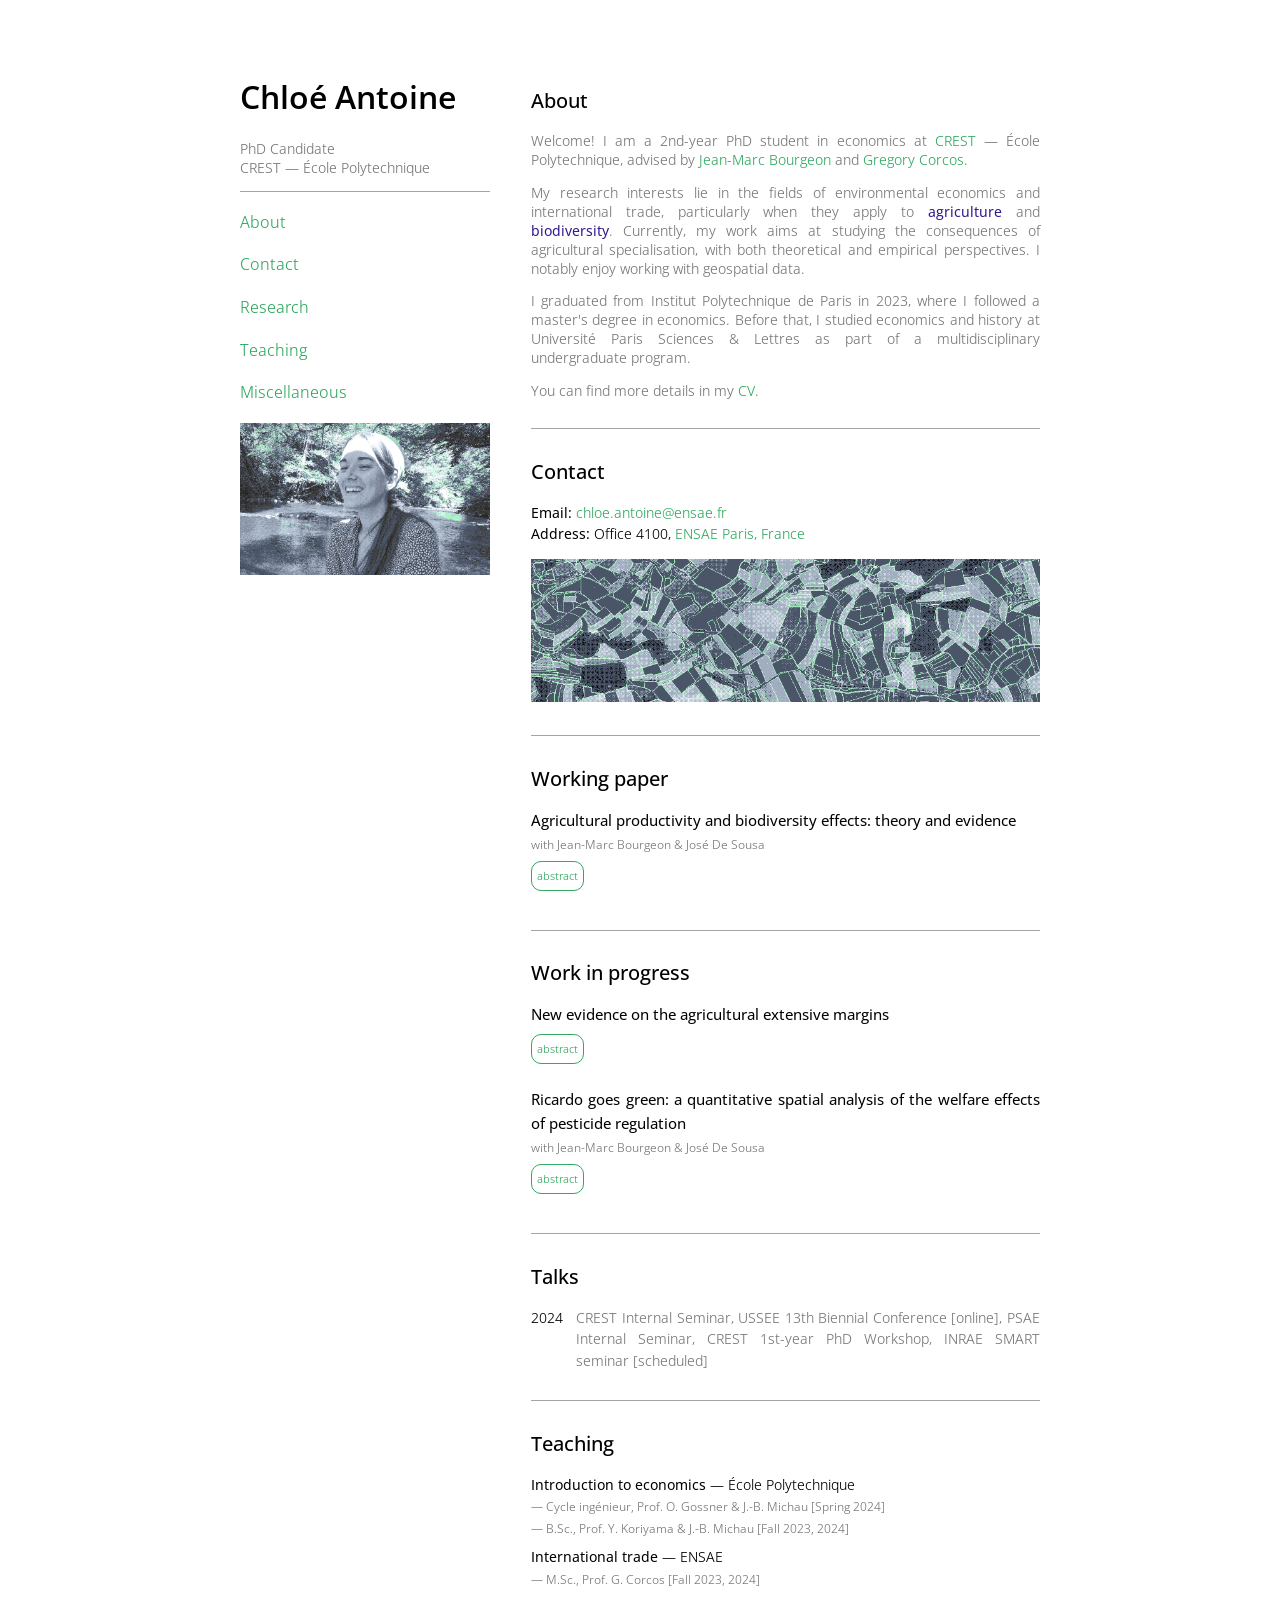
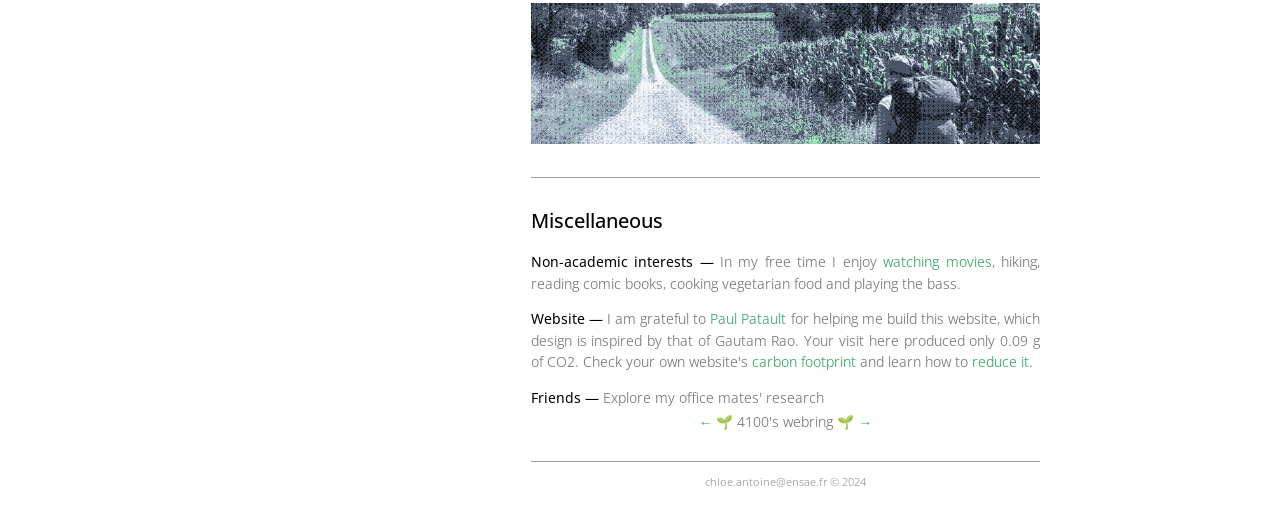
==== index.html @ 48311075 "test" ====
<!DOCTYPE html>
<html lang="en">
<head>
<link rel="preconnect" href="https://fonts.googleapis.com">
<link rel="preconnect" href="https://fonts.gstatic.com" crossorigin>
<link href="https://fonts.googleapis.com/css2?family=Open+Sans:ital,wght@0,300..800;1,300..800&display=swap" rel="stylesheet">
  <link rel="icon" type="image/png" sizes="32x32" href="./images/fav.avif">
  <link rel="stylesheet" type="text/css" href="./style.css" title="Normal">
  <script defer="" language="javascript" type="text/javascript" src="./custom.js"></script>
  <meta http-equiv="Content-Type" content="text/html; charset=UTF-8">
  <meta name="description" content="PhD candidate in environmental economics">
  <meta name="keywords"
        content="Chloé, Antoine, PhD, economics, crest, polytechnique, doctorat, thèse, économie, environnement">
  <meta name="viewport" content="width=device-width, initial-scale=1.0">
  <title>Chloé Antoine</title>
</head>
<body>
<div class="wrapper">
<header>
  <h1>Chloé Antoine</h1>
  <div class="subtitle">
    <p>PhD Candidate<br> CREST — École Polytechnique</p>
  </div>
  <ul class="navbar">
    <li><a href="/#about">About</a></li>
    <li><a href="/#contact">Contact</a></li>
    <li><a href="/#research">Research</a></li>
    <li><a href="/#teaching">Teaching</a></li>
    <li><a href="/#miscellaneous">Miscellaneous</a></li>
  </ul>
  <img class="me" src="./images/face3_dith.avif" alt="">
</header>
<main>
  <h2 id="about">About</h2>
  <div class="section">
    <p>
    Welcome! I am a 2nd-year PhD student in economics at <a target="_blank" href="https://crest.science/">
      CREST</a> — École Polytechnique, advised by <a target="_blank" href="https://sites.google.com/site/jeanmarcbourgeoneconomics/">
      Jean-Marc Bourgeon</a> and <a target="_blank" href="http://gregory.corcos.free.fr/"> Gregory Corcos</a>.
    </p>
    <p>
    My research interests lie in the fields of environmental economics and international trade,
    particularly when they apply to <b class="violet">agriculture</b> and <b class="violet">biodiversity</b>.
    Currently, my work aims at studying the consequences of agricultural specialisation,
    with both theoretical and empirical perspectives.
    I notably enjoy working with geospatial data.
    </p>
    <p>
    I graduated from Institut Polytechnique de Paris in 2023, where I followed a master's degree in economics. Before that,
    I studied economics and history at Université Paris Sciences & Lettres
    as part of a multidisciplinary undergraduate program.
    </p>
    <p>
      You can find more details in my
      <a target="_blank" href="./pdfs/cantoine_CV.pdf">CV</a>.
    </p>
  </div>
  <h2 id="contact">Contact</h2>
  <div class="section">
    <ul>
      <li> <b>Email:</b> <a href="mailto:chloe.antoine@ensae.fr">
          chloe.antoine@ensae.fr</a> </li>
      <li> <b>Address:</b> Office 4100,
           <a target="_blank"
              href="https://www.openstreetmap.org/?mlat=48.71104&mlon=2.20752#map=17/48.71104/2.20752">
              ENSAE Paris, France</a></li>
    </ul>
    <div class="img-container">
      <img src="./images/fields_dith.png" alt="">
    </div>
  </div>
  <h2 id="research">Working paper</h2>
  <div class="section">
    <ul class="spacedlist">
      <li>
        <p2>
          <b>Agricultural productivity and biodiversity effects: theory and evidence </b>  <br>
          <span class="small"> with Jean-Marc Bourgeon & José De Sousa </span> 
        </p2>
        <nav>
          <div class="summary" data-nav="agbio-abs">abstract</div>
        </nav>
        <div class="details">
          <div class="summary-target" data-summary="agbio-abs">
            Agricultural specialization maximizes land use efficiency but it also amplifies 
            pest pressure, thereby requiring heavy pesticide use. This paper evaluates the 
            economic benefits of using an ecological approach that recommends reducing 
            specialization to leverage natural pest control. We develop a model in which 
            the resilience of a farmer's plot is endogenous to the crop and pesticide choices 
            of her neighbors, which is not internalized. We derive the status quo as well as 
            the socially optimal equilibirum distribution of land between crops. Using 
            disaggregated data and novel instrumental variables, we then estimate the impact 
            of diversification on global crop productivity. Results show that crop biodiversity 
            significantly boosts yields of major crops like maize, rice, and wheat. 

          </div>
        </div>
    </ul>
  </div>
  <h2 id="research2">Work in progress</h2>
  <div class="section">
    <ul class="spacedlist">
      <li>
        <p2>
          <b>New evidence on the agricultural extensive margins </b>
        </p2>
        <nav>
          <div class="summary" data-nav="agdem-abs">abstract</div>
        </nav>
        <div class="details">
          <div class="summary-target" data-summary="agdem-abs">
            Agricultural diversification has the potential to increase resilience to stresses 
            and shocks, as well as reducing pressure on the environment. In this paper, I 
            propose a novel index that allows consistent cross-national comparisons of domestic 
            and international agricultural extensive margins. I construct a dataset covering more 
            than 160 countries and establish stylized facts over the period 1992-2017. By estimating 
            a gravity equation that includes domestic trade, I then identify new extensive margin 
            effects, including those of globalization, producer support policies and international 
            environmental agreements.

          </div>
        </div>
      </li>
      <li>
        <p2>
          <b>Ricardo goes green: a quantitative spatial analysis of the welfare effects of pesticide regulation </b>  <br>
          <span class="small"> with Jean-Marc Bourgeon & José De Sousa </span>
        </p2>
        <nav>
          <div class="summary" data-nav="rgg-abs">abstract</div>
        </nav>
        <div class="details">
          <div class="summary-target" data-summary="rgg-abs">
            The increased specialisation of farming systems has been made possible by the growing use of agrochemicals. 
            While the latter help farmers to reduce the biotic risks associated with the concentration of a single crop 
            species, they are associated with negative externalities for the environment and human health. To limit these 
            derimental effects, several countries have already banned the most dangerous substances and intend to limit 
            the use of remaining chemicals through successive regulations. Without these damage control agents however, 
            farmers are likely to suffer extreme losses causing both the mean and variance of food prices to rise. This 
            project studies these welfare effects, as well as the mitigation potential of reallocating cropland towards 
            greater crop diversity. To do so, we develop a quantitative general equilibrium model of trade that 
            incorporates ecological knowledge on biotic effects.

          </div>
        </div>
      </li>
    </ul>
  </div>
  <h2 id="research">Talks</h2>
    <div class="section">
      <ul>
        <li class="conf">
          <div class="date"> 2024 </div>
          <div class="grey"> CREST Internal Seminar, USSEE 13th Biennial Conference [online],
            PSAE Internal Seminar, CREST 1st-year PhD Workshop, INRAE SMART seminar [scheduled] </div>
        </li>
      </ul>
      <!-- <div class="img-container">
        <img src="./images/rando1b.jpeg" alt="">
      </div> -->
    </div>
  <h2 id="teaching">Teaching</h2>
  <div class="section">
    <ul class="spacedlist">
      <li>
        <b>Introduction to economics</b> — École Polytechnique <br>
        <span class="small"> — Cycle ingénieur, Prof. O. Gossner & J.-B. Michau [Spring 2024] <br>
          — B.Sc., Prof. Y. Koriyama & J.-B. Michau [Fall 2023, 2024]</span>
      </li>
      <li>
        <b>International trade</b> — ENSAE  <br>
        <span class="small"> — M.Sc., Prof. G. Corcos [Fall 2023, 2024] </span>
      </li>
    </ul>
    <div class="img-container">
      <img src="./images/chemin_dith.png" alt="">
    </div>
  </div>
  <h2 id="miscellaneous">Miscellaneous</h2>
  <div class="section">
    <ul>
      <li>
        <p> <b>Non-academic interests —</b>
               In my free time I enjoy <a target="_blank" href="https://www.senscritique.com/saturns">
                watching movies</a>, hiking, reading comic books,
               cooking vegetarian food and playing the bass.
        </p>
      </li>
      <li>
        <p> <b>Website —</b>
               I am grateful to <a target="_blank" href="https://paulpatault.fr/">
                Paul Patault</a> for helping me build this website, which design is inspired by that of Gautam Rao. Your visit
                here produced only 0.09 g of CO2. Check your own website's 
                <a target="_blank" href="https://www.websitecarbon.com/">carbon footprint</a> and learn how to 
                <a target="_blank" href="https://solar.lowtechmagazine.com/2018/09/how-to-build-a-low-tech-website/">reduce it</a>.
        </p>
      </li>
      <li>
        <p> <b>Friends — </b>
               Explore my office mates' research 
               <div class=webring> <div> <a href="https://archatelain.github.io/">←</a>
                <span class="grey"> 🌱 4100's webring 🌱 </span>
                <a href="https://sites.google.com/view/gaetanmenard/home">→</a> </div>
              </div>
        </p>
      </li>
    </ul>
  </div>
  <div class="footer">
    <div>
      <a href="mailto:chloe.antoine@ensae.fr">
        chloe.antoine@ensae.fr</a>
      © 2024
    </div>
  </div>
</main>
</div>
</body>
</html>
---- style.css ----
/*---------------------------------------------------*/
/*---------------------------------------------------*/

html {
  font-family: "Open Sans", sans-serif;
}

body {
  padding: 2ex;
}

ul {
  padding: 0;
}

li {
  list-style: none;
  line-height: 1.6;
}

a, a:visited {
  text-decoration: none;
  color: #32a861;
}

a:hover {
  background-color: #fbeeac;
}

hr {
  border: 0;
  background: #a5a5a5;
  height: 1px;
  margin: 0 0 20px;
}

h1 {
  font-weight: 600;
}

h2 {
  padding: 1ex 0 0 0;
  font-weight: 500;
}

/*---------------------------------------------------*/
/*---------------------------------------------------*/

.wrapper {
  margin: auto;
  max-width: 800px;
}

img.me {
  width: 100%;
}

header {
  margin-top: -22px;
  font-weight: 350;
  padding: 0;
  width: 250px;
  position: fixed;
  height: 100%;
  overflow: auto;
}

main {
  margin-left: 250px;
  margin-top: 50px;
  padding-left: 3em;
  font-size: 0.85em;
  font-weight: 350;
  text-align: justify;
  p {
    color: #777;
  }
  b {
    font-weight: 450;
    color: #000;
  }
}

p2 {
  display: block;
  margin-top: 1em;
  margin-bottom: 0.5em;
  margin-left: 0;
  margin-right: 0;
  line-height: 1.6;
  b {
    font-size: 1.1em;
    font-weight: 450;
    color: #000;
  }
}

/*---------------------------------------------------*/
/*---------------------------------------------------*/

.section {
  border-bottom: solid 0.5px #a5a5a5;
  padding: 0 0 2ex 0 ;
}

.subtitle {
  color: #777;
  font-size: 0.9em;
  border-bottom: solid 1px #a5a5a5;
}

.img-container {
  margin: 0 0 2ex 0;
  img {
    width:100%;
  }
}

.footer {
  display: flex;
  flex-direction: column;
  align-items: center;
  justify-content: center;
  color: #999999;
  font-size: 0.8em;
  padding: 2ex 0 15px 0;
  a {
    color: #999999;
  }
}

.conf {
  display: flex;
}

.conf > .date {
  margin-right: 1em;
}

.navbar {
  padding: 0;
  margin: 0;
}

.navbar > li {
  margin: 2ex 0 2ex 0;
}

.small {
  color: #777;
  font-size: 0.9em;
}

.grey {
  color: #777;
}

.violet {
  color: #351990;
}

ul.spacedlist > li {
  margin-bottom: 1ex;
}

.bold {
  font-weight: 300;
}

/*---------------------------------------------------*/
/*---------------------------------------------------*/

@media (max-width: 810px) {
  .wrapper {
    flex-direction: column;
  }
  img.me {
    width: 200px;
  }
  main {
    margin-left: 0px;
    padding-left: 0em;
  }
  header {
    width: 100%;
    height: auto;
    position: relative;
  }
}

@media (max-width: 400px) {
  img.me {
    width: 100%;
  }
  .img-container > img {
    width:100%;
  }
}

/*---------------------------------------------------*/
/*---------------------------------------------------*/

.button {
  border-style: solid;
  border-width: 1px;
  color: #32a861;
  padding: 5px;
  text-align: center;
  text-decoration: none;
  display: inline;
  font-size: 0.8em;
  border-radius: 10px;
}
.button:hover {
  background-color: #fbeeac;
  color: #32a861;
}

.details {
  display: block;
}
.details .summary-target {
  display: none;
}
.details .summary-target.show {
  display: block;
  font-size: 0.9em;
  color: #777;
  margin-bottom: 1em;
}
nav {
user-select: none;
}
nav * {
cursor: pointer;
}
.summary {
  border-style: solid;
  border-width: 1px;
  color: #32a861;
  padding: 5px;
  text-align: center;
  text-decoration: none;
  display: inline;
  font-size: 0.8em;
  border-radius: 10px;
}
.summary:hover {
  background: #fbeeac;
}
nav .summary {
  list-style: none;
}
nav .summary::-webkit-details-marker {
  display: none;
}
nav .summary {
  display: -webkit-inline-flex;
  position: relative;
  top: 0px;
  right: 0%;
  margin-bottom: 1em;
}

.webring { display: flex;
  flex-direction: column;
  align-items: center;
  justify-content: center;
  margin-top: -0.8em;
}
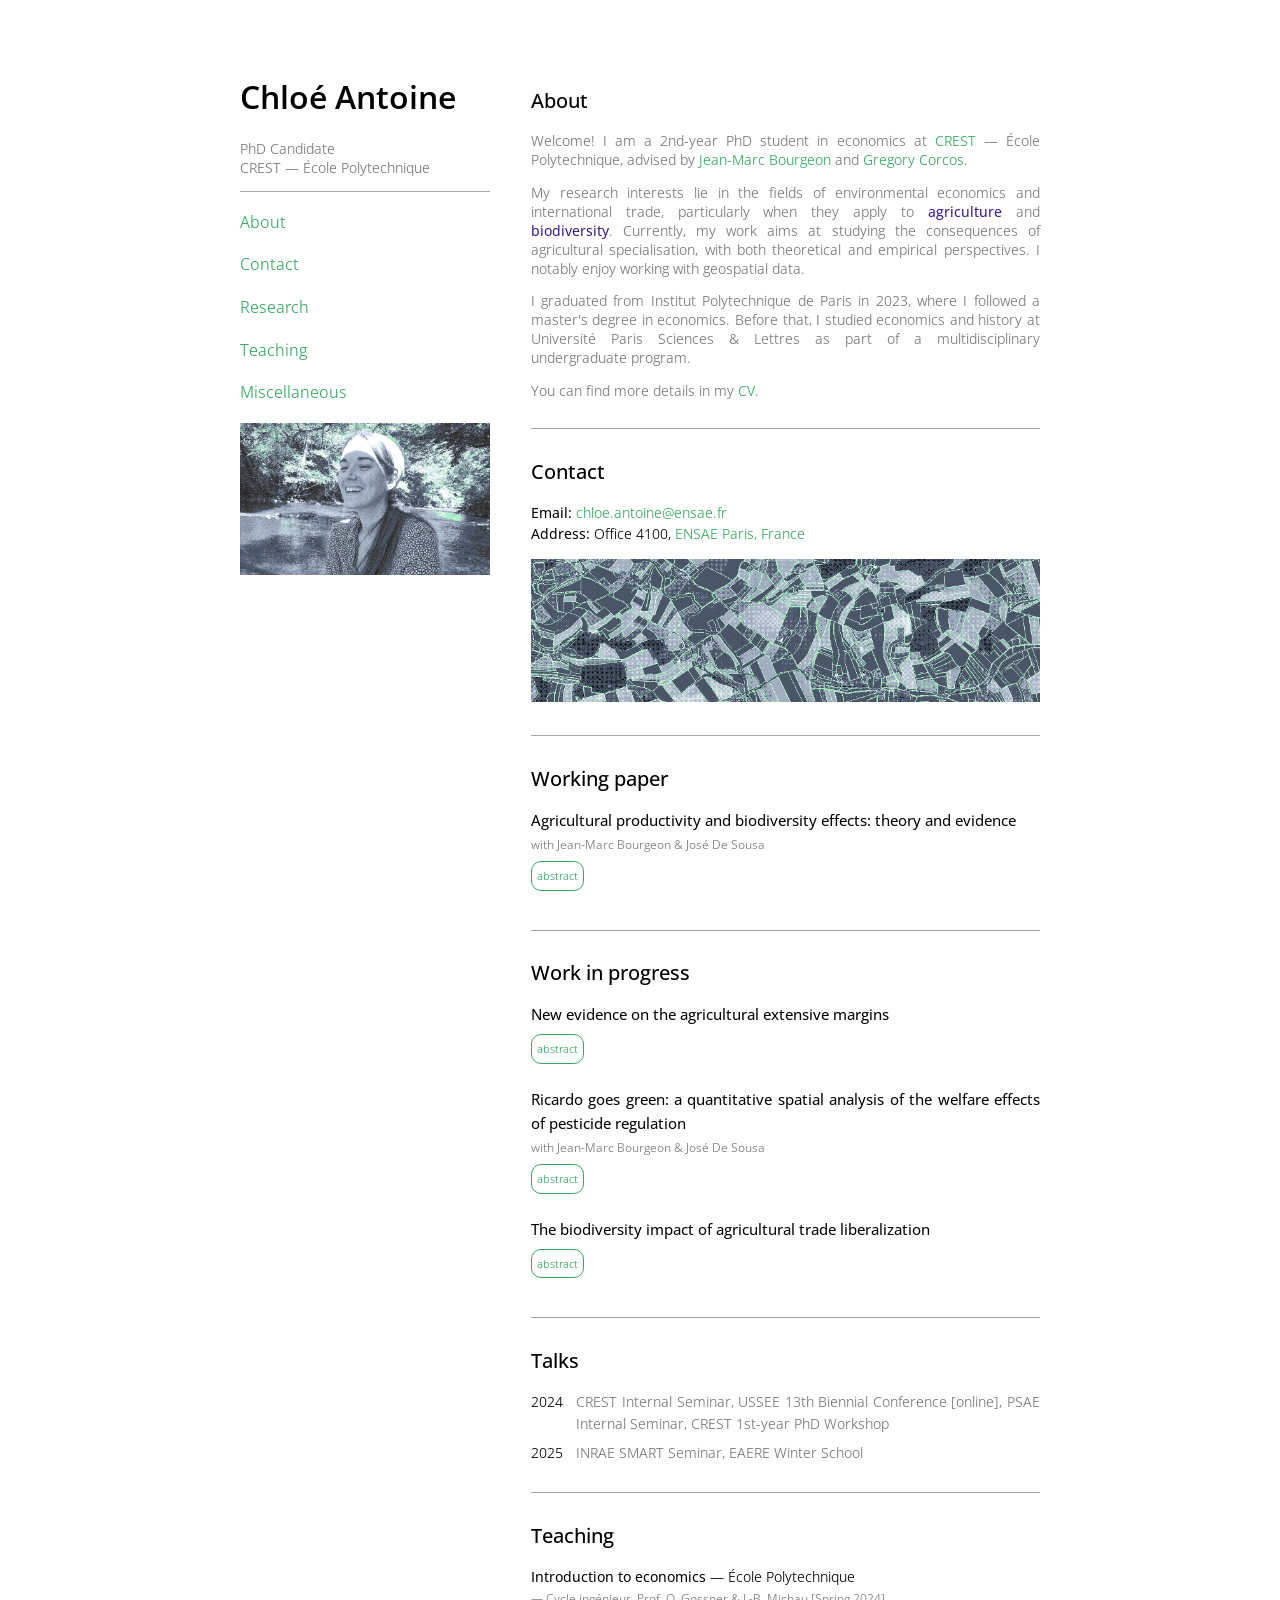
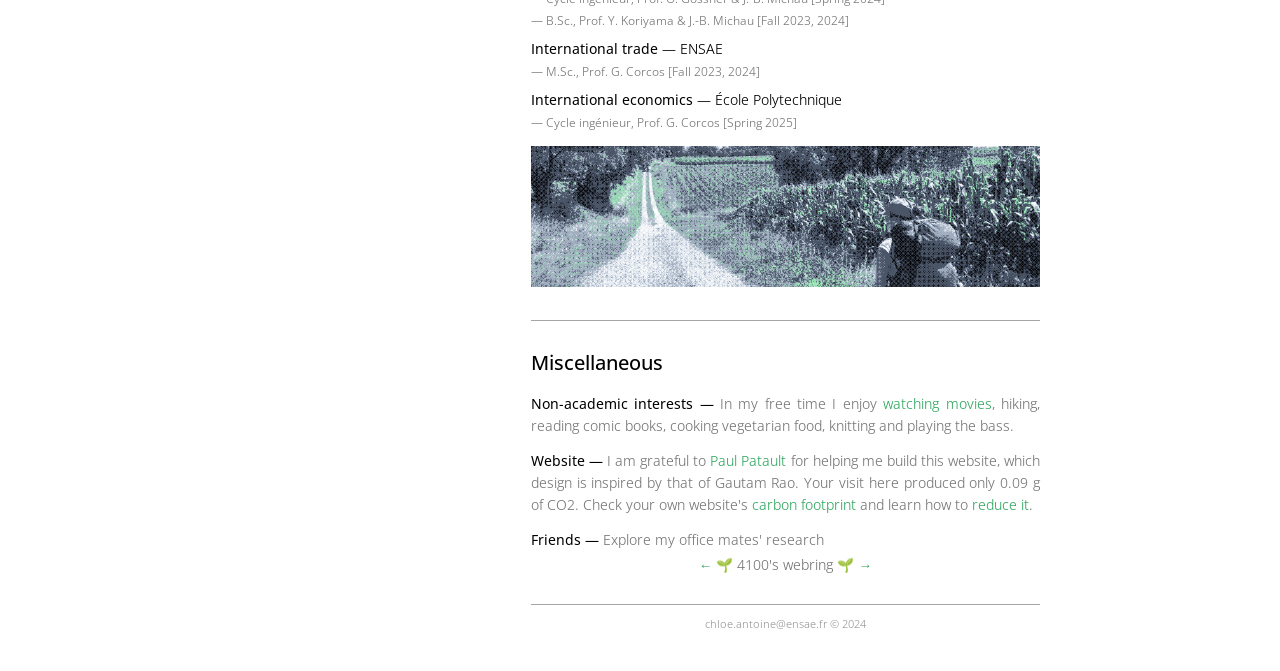
==== commit 7c033186: "news from 2025" ====
--- a/index.html
+++ b/index.html
@@ -51,9 +51,9 @@
     as part of a multidisciplinary undergraduate program.
     </p>
     <p>
-      You can find more details in my
-      <a target="_blank" href="./pdfs/cantoine_CV.pdf">CV</a>.
-    </p>
+      You can find more details in my <a target="_blank" href="./pdfs/cantoine_CV.pdf">
+        CV</a>.
+      </p>
   </div>
   <h2 id="contact">Contact</h2>
   <div class="section">
@@ -144,15 +144,36 @@
           </div>
         </div>
       </li>
+      <li>
+        <p2>
+          <b> The biodiversity impact of agricultural trade liberalization </b>
+        </p2>
+        <nav>
+          <div class="summary" data-nav="biolib-abs">abstract</div>
+        </nav>
+        <div class="details">
+          <div class="summary-target" data-summary="biolib-abs">
+            Agriculture is identified as a major contributor of accelarating biodiversity loss around the world.
+            In this paper, I identify the specific role of agricultural trade policies in governing these losses.
+            I develop a multi-country general equilibrium model of trade that considers the impact of both the
+            extensive and intensive margins of land use on biodiversity. I then intend to run a set of counterfactual
+            scenarios to understand the effect of specific historical liberalization policies.
+          </div>
+        </div>
+      </li>
     </ul>
   </div>
   <h2 id="research">Talks</h2>
     <div class="section">
-      <ul>
+      <ul class="spacedlist">
         <li class="conf">
           <div class="date"> 2024 </div>
           <div class="grey"> CREST Internal Seminar, USSEE 13th Biennial Conference [online],
-            PSAE Internal Seminar, CREST 1st-year PhD Workshop, INRAE SMART seminar [scheduled] </div>
+            PSAE Internal Seminar, CREST 1st-year PhD Workshop </div>
+        </li>
+        <li class="conf">
+          <div class="date"> 2025 </div> 
+          <div class="grey"> INRAE SMART Seminar, EAERE Winter School </div>
         </li>
       </ul>
       <!-- <div class="img-container">
@@ -171,6 +192,10 @@
         <b>International trade</b> — ENSAE  <br>
         <span class="small"> — M.Sc., Prof. G. Corcos [Fall 2023, 2024] </span>
       </li>
+      <li>
+        <b>International economics</b> — École Polytechnique  <br>
+        <span class="small"> — Cycle ingénieur, Prof. G. Corcos [Spring 2025] </span>
+      </li>
     </ul>
     <div class="img-container">
       <img src="./images/chemin_dith.png" alt="">
@@ -183,7 +208,7 @@
         <p> <b>Non-academic interests —</b>
                In my free time I enjoy <a target="_blank" href="https://www.senscritique.com/saturns">
                 watching movies</a>, hiking, reading comic books,
-               cooking vegetarian food and playing the bass.
+               cooking vegetarian food, knitting and playing the bass.
         </p>
       </li>
       <li>
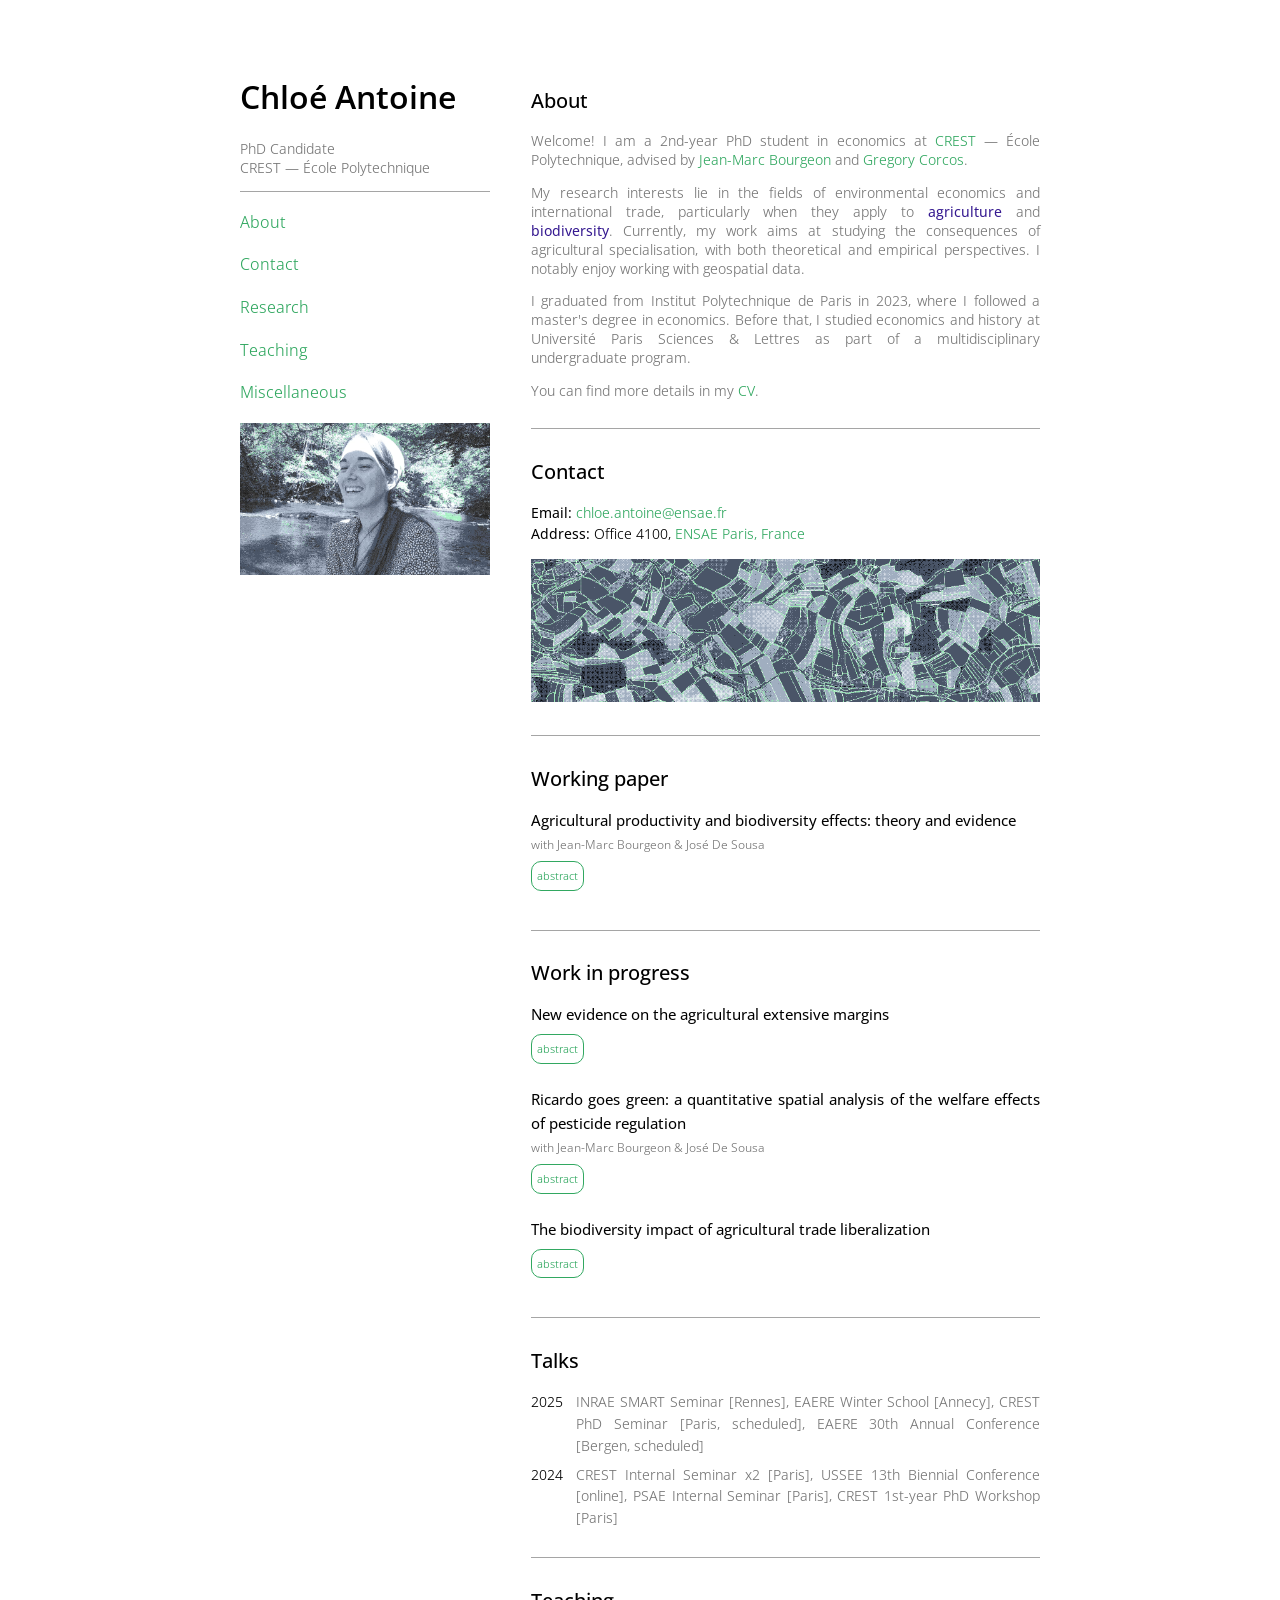
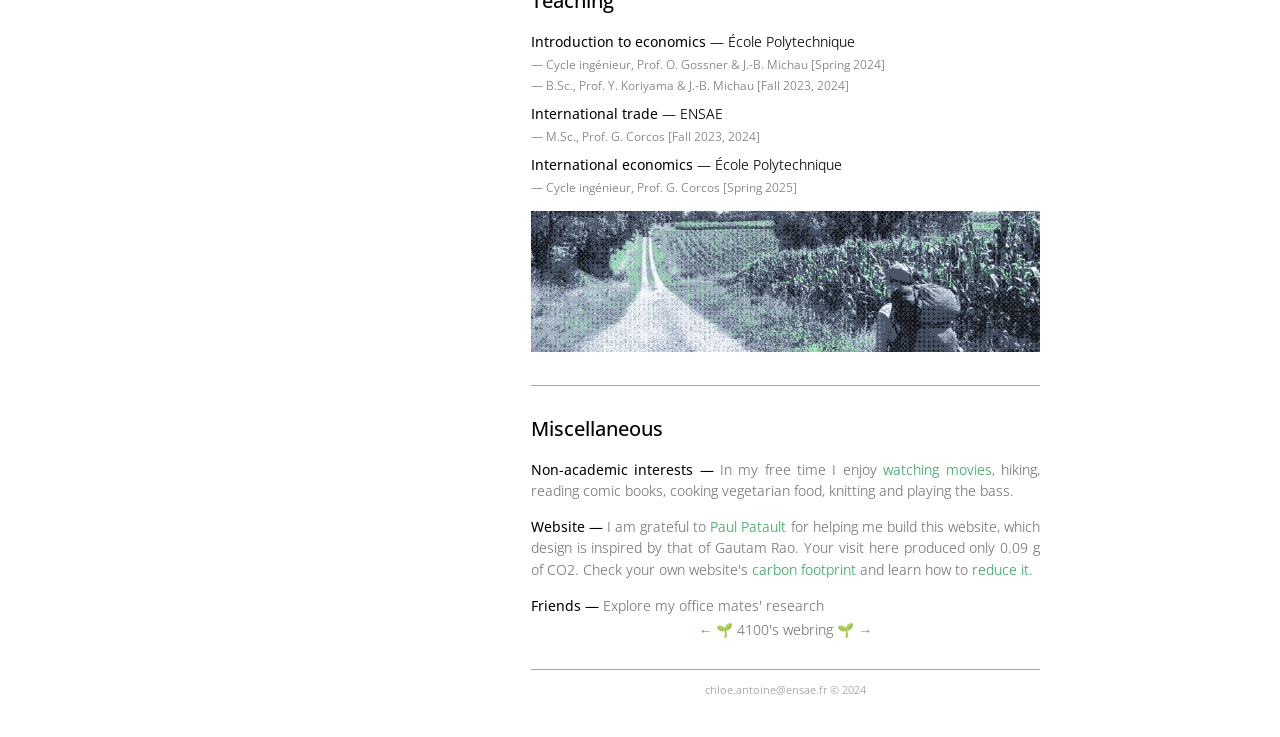
==== commit d55d548c: "new conf" ====
--- a/index.html
+++ b/index.html
@@ -51,9 +51,9 @@
     as part of a multidisciplinary undergraduate program.
     </p>
     <p>
-      You can find more details in my <a target="_blank" href="./pdfs/cantoine_CV.pdf">
-        CV</a>.
-      </p>
+      You can find more details in my
+      <a target="_blank" href="./pdfs/cantoine_CV.pdf">CV</a>.
+    </p>
   </div>
   <h2 id="contact">Contact</h2>
   <div class="section">
@@ -153,11 +153,11 @@
         </nav>
         <div class="details">
           <div class="summary-target" data-summary="biolib-abs">
-            Agriculture is identified as a major contributor of accelarating biodiversity loss around the world.
+            Agriculture is identified as a major contributor of accelarating biodiversity losses around the world.
             In this paper, I identify the specific role of agricultural trade policies in governing these losses.
             I develop a multi-country general equilibrium model of trade that considers the impact of both the
             extensive and intensive margins of land use on biodiversity. I then intend to run a set of counterfactual
-            scenarios to understand the effect of specific historical liberalization policies.
+            scenarios to understand the effect of specific historical and future liberalization policies.
           </div>
         </div>
       </li>
@@ -167,13 +167,13 @@
     <div class="section">
       <ul class="spacedlist">
         <li class="conf">
-          <div class="date"> 2024 </div>
-          <div class="grey"> CREST Internal Seminar, USSEE 13th Biennial Conference [online],
-            PSAE Internal Seminar, CREST 1st-year PhD Workshop </div>
+          <div class="date"> 2025 </div> 
+          <div class="grey"> INRAE SMART Seminar [Rennes], EAERE Winter School [Annecy], CREST PhD Seminar [Paris, scheduled], EAERE 30th Annual Conference [Bergen, scheduled] </div>
         </li>
         <li class="conf">
-          <div class="date"> 2025 </div> 
-          <div class="grey"> INRAE SMART Seminar, EAERE Winter School </div>
+          <div class="date"> 2024 </div>
+          <div class="grey"> CREST Internal Seminar x2 [Paris], USSEE 13th Biennial Conference [online],
+            PSAE Internal Seminar [Paris], CREST 1st-year PhD Workshop [Paris] </div>
         </li>
       </ul>
       <!-- <div class="img-container">
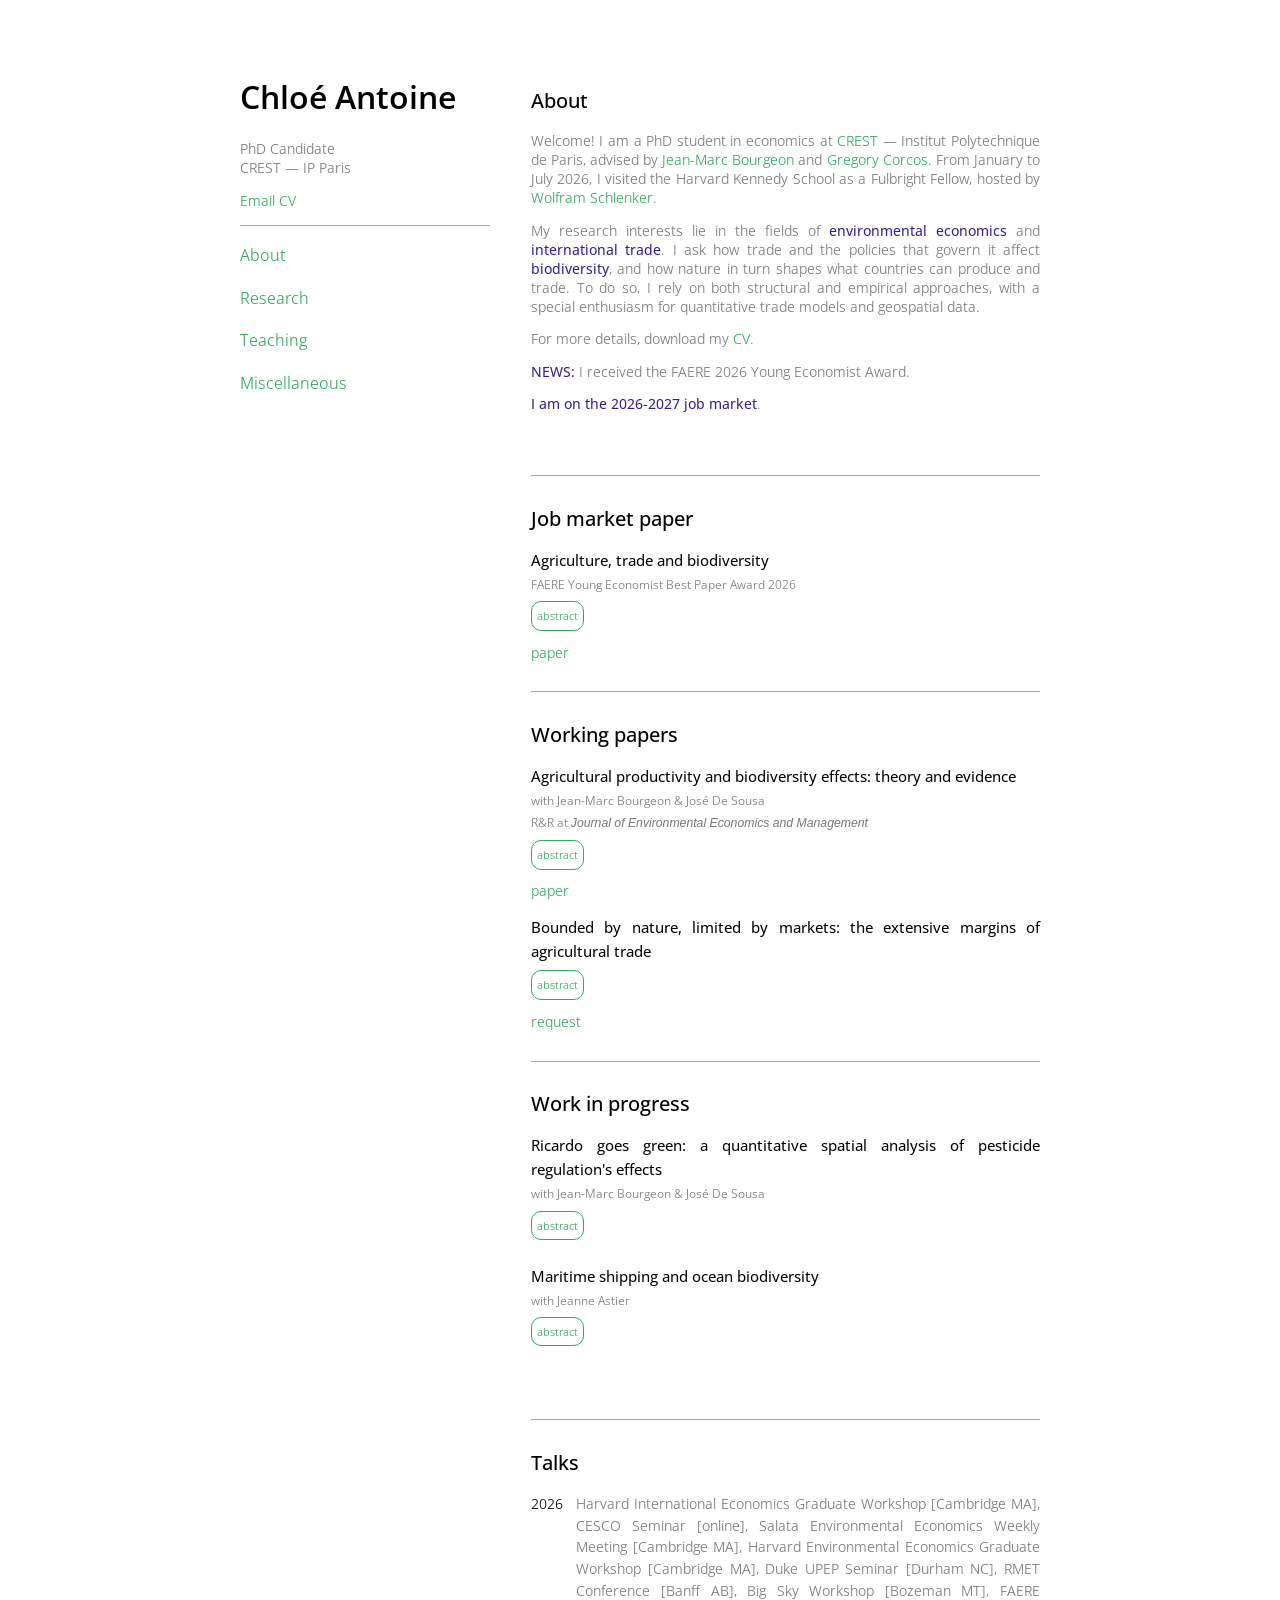
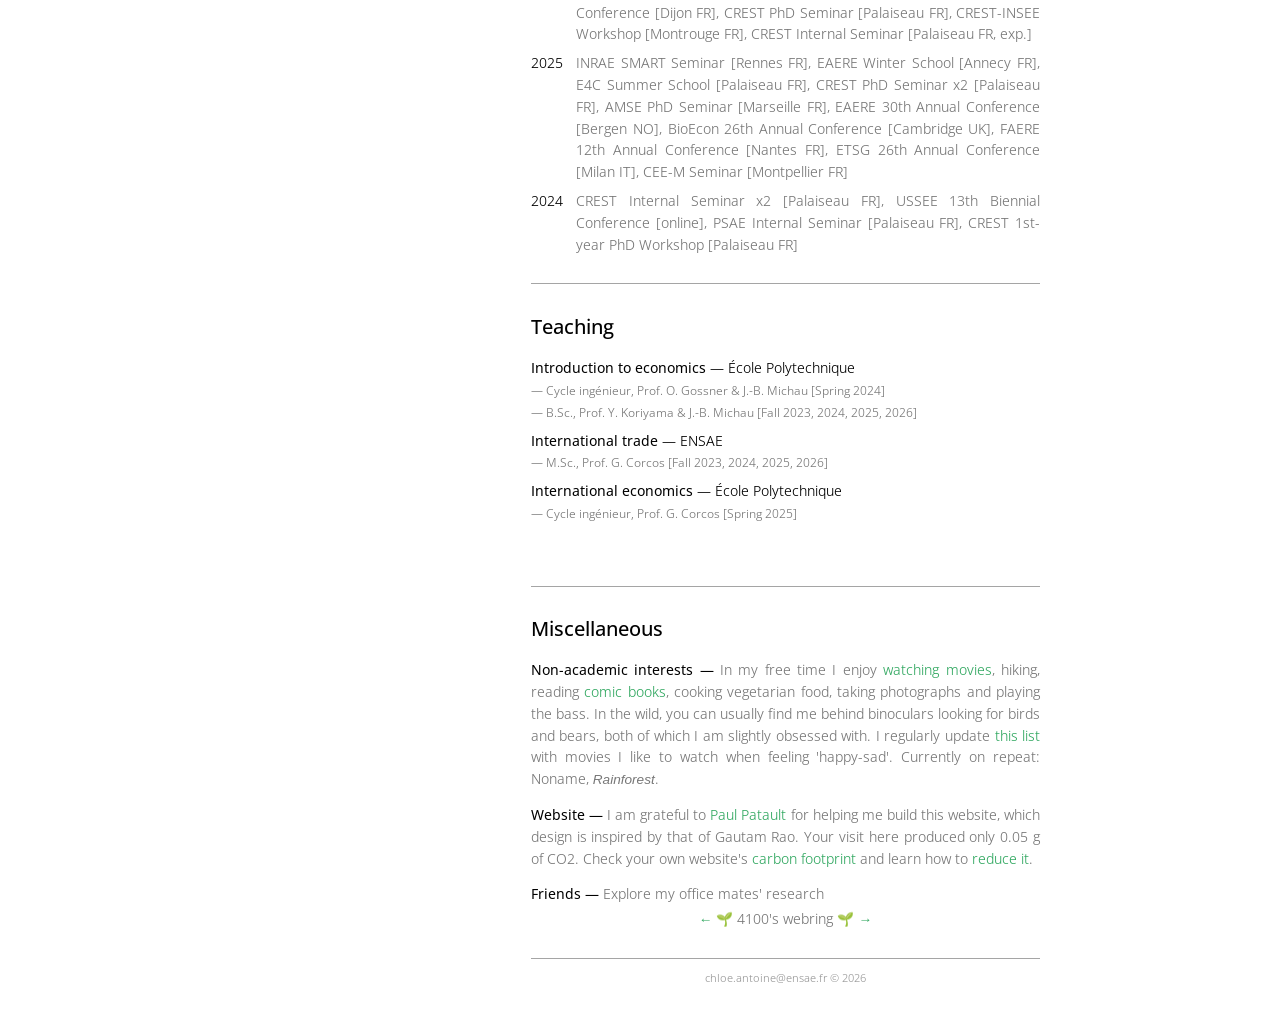
==== commit 3dbaa2ce: "Add files via upload" ====
--- a/index.html
+++ b/index.html
@@ -4,7 +4,7 @@
 <link rel="preconnect" href="https://fonts.googleapis.com">
 <link rel="preconnect" href="https://fonts.gstatic.com" crossorigin>
 <link href="https://fonts.googleapis.com/css2?family=Open+Sans:ital,wght@0,300..800;1,300..800&display=swap" rel="stylesheet">
-  <link rel="icon" type="image/png" sizes="32x32" href="./images/fav.avif">
+  <link rel="icon" type="image/png" sizes="32x32" href="./images/hummingbird-icon-b.avif">
   <link rel="stylesheet" type="text/css" href="./style.css" title="Normal">
   <script defer="" language="javascript" type="text/javascript" src="./custom.js"></script>
   <meta http-equiv="Content-Type" content="text/html; charset=UTF-8">
@@ -19,111 +19,121 @@
 <header>
   <h1>Chloé Antoine</h1>
   <div class="subtitle">
-    <p>PhD Candidate<br> CREST — École Polytechnique</p>
+    <p>PhD Candidate<br> CREST — IP Paris</p>
+    <p>
+      <div class="button-container">
+          <a target="_blank" href="mailto:chloe.antoine@ensae.fr" class="email-button">Email</a> <a target="_blank" href="./pdfs/cantoine_CV.pdf" class="email-button">CV</a>
+      </div>
+    </p>
   </div>
   <ul class="navbar">
     <li><a href="/#about">About</a></li>
-    <li><a href="/#contact">Contact</a></li>
-    <li><a href="/#research">Research</a></li>
+    <li><a href="/#jmp">Research</a></li>
     <li><a href="/#teaching">Teaching</a></li>
     <li><a href="/#miscellaneous">Miscellaneous</a></li>
   </ul>
-  <img class="me" src="./images/face3_dith.avif" alt="">
+  <img class="me" src="./images/canvas2.avif" alt="">
 </header>
 <main>
   <h2 id="about">About</h2>
   <div class="section">
     <p>
-    Welcome! I am a 2nd-year PhD student in economics at <a target="_blank" href="https://crest.science/">
-      CREST</a> — École Polytechnique, advised by <a target="_blank" href="https://sites.google.com/site/jeanmarcbourgeoneconomics/">
-      Jean-Marc Bourgeon</a> and <a target="_blank" href="http://gregory.corcos.free.fr/"> Gregory Corcos</a>.
-    </p>
-    <p>
-    My research interests lie in the fields of environmental economics and international trade,
-    particularly when they apply to <b class="violet">agriculture</b> and <b class="violet">biodiversity</b>.
-    Currently, my work aims at studying the consequences of agricultural specialisation,
-    with both theoretical and empirical perspectives.
-    I notably enjoy working with geospatial data.
-    </p>
-    <p>
-    I graduated from Institut Polytechnique de Paris in 2023, where I followed a master's degree in economics. Before that,
-    I studied economics and history at Université Paris Sciences & Lettres
-    as part of a multidisciplinary undergraduate program.
-    </p>
-    <p>
-      You can find more details in my
+    Welcome! I am a PhD student in economics at <a target="_blank" href="https://crest.science/">
+      CREST</a> — Institut Polytechnique de Paris, advised by <a target="_blank" href="https://sites.google.com/site/jeanmarcbourgeoneconomics/">
+      Jean-Marc Bourgeon</a> and <a target="_blank" href="https://crest.science/user/Gregory-CORCOS/">Gregory Corcos</a>. From January to July 2026, I visited the Harvard Kennedy School as a Fulbright Fellow, 
+    hosted by <a target="_blank" href="https://wolfram-schlenker.info/">
+    Wolfram Schlenker</a>. 
+    </p>
+    <p>
+    My research interests lie in the fields of <b class="violet">environmental economics</b>
+    and <b class="violet">international trade</b>. I ask how trade and the policies that govern 
+    it affect <b class="violet">biodiversity</b>, and how nature in turn shapes what countries can produce and trade.
+    To do so, I rely on both structural and empirical approaches, with a special enthusiasm for quantitative trade
+    models and geospatial data.
+      </p>
+    <p>
+      For more details, download my
       <a target="_blank" href="./pdfs/cantoine_CV.pdf">CV</a>.
     </p>
-  </div>
-  <h2 id="contact">Contact</h2>
-  <div class="section">
-    <ul>
-      <li> <b>Email:</b> <a href="mailto:chloe.antoine@ensae.fr">
-          chloe.antoine@ensae.fr</a> </li>
-      <li> <b>Address:</b> Office 4100,
-           <a target="_blank"
-              href="https://www.openstreetmap.org/?mlat=48.71104&mlon=2.20752#map=17/48.71104/2.20752">
-              ENSAE Paris, France</a></li>
-    </ul>
-    <div class="img-container">
-      <img src="./images/fields_dith.png" alt="">
-    </div>
-  </div>
-  <h2 id="research">Working paper</h2>
+    <p>
+      <b class="violet">NEWS:</b> I received the FAERE 2026 Young Economist Award. 
+    </p>
+    <p>
+      <b class="violet">I am on the 2026-2027 job market</b>.
+    </p>
+    <div class="img-container spaced">
+      <img src="./images/canvas3.avif" alt="">
+    </div>
+  </div>
+  <h2 id="jmp">Job market paper</h2>
+  <div class="section">
+    <ul class="spacedlist"> 
+      <li>
+        <p2>
+          <b> Agriculture, trade and biodiversity </b> <br>
+          <span class="small"> FAERE Young Economist Best Paper Award 2026</span> 
+        </p2>
+        <div class="button-container">
+          <nav>
+            <div class="summary" data-nav="biolib-abs">abstract</div>
+          </nav>
+          <a target="_blank" href="./pdfs/private/jmp_cantoine.pdf" class="email-button">paper</a>
+        </div>
+        <div class="details">
+          <div class="summary-target" data-summary="biolib-abs">
+            Does agricultural trade liberalization erode biodiversity, or can it help preserve it? I build and estimate a new multicountry general-equilibrium model with explicit extensive and intensive margins of land use, in which biodiversity is both an endogenous outcome and a determinant of production. For birds, a standard indicator of ecosystem health, model counterfactuals show that trade preserves global biodiversity. It delivers land sparing at the scale of the trading system: on net, the habitat released saves more species than intensification costs. The liberalization of 1980 to 2017 spared about 26 bird species from eventual global extinction and averted some 2,200 local extinctions, in both cases about a tenth of what agriculture has committed. Undoing it would also cost farmers about $5.5 billion a year in farm revenue, through the ecosystem services birds provide. The gain is unevenly shared: biodiversity falls in a fifth of ecoregions. Restricting trade as a whole, however, would harm biodiversity overall. Mapping how extinctions respond to trade costs link by link shows, to first order, that a schedule protecting more biodiversity than current trade costs keeps most trade open, including every flow from rich temperate regions into the tropics, and concentrates restrictions on trade in animal products.
+          </div>
+        </div>
+      </li>
+    </ul>
+  </div>
+  <h2 id="research">Working papers</h2>
   <div class="section">
     <ul class="spacedlist">
       <li>
         <p2>
           <b>Agricultural productivity and biodiversity effects: theory and evidence </b>  <br>
-          <span class="small"> with Jean-Marc Bourgeon & José De Sousa </span> 
-        </p2>
-        <nav>
-          <div class="summary" data-nav="agbio-abs">abstract</div>
-        </nav>
+          <span class="small"> with Jean-Marc Bourgeon & José De Sousa 
+            <br>R&R at <i>Journal of Environmental Economics and Management</i> </span> 
+        </p2>
+        <div class="button-container">
+          <nav>
+            <div class="summary" data-nav="agbio-abs">abstract </div>
+          </nav>
+          <a target="_blank" href="./pdfs/private/ag_productivity_biodiversity.pdf" class="email-button">paper</a>
+        </div>
         <div class="details">
           <div class="summary-target" data-summary="agbio-abs">
-            Agricultural specialization maximizes land use efficiency but it also amplifies 
-            pest pressure, thereby requiring heavy pesticide use. This paper evaluates the 
-            economic benefits of using an ecological approach that recommends reducing 
-            specialization to leverage natural pest control. We develop a model in which 
-            the resilience of a farmer's plot is endogenous to the crop and pesticide choices 
-            of her neighbors, which is not internalized. We derive the status quo as well as 
-            the socially optimal equilibirum distribution of land between crops. Using 
-            disaggregated data and novel instrumental variables, we then estimate the impact 
-            of diversification on global crop productivity. Results show that crop biodiversity 
-            significantly boosts yields of major crops like maize, rice, and wheat. 
+            Agricultural specialization maximizes land use efficiency but it also amplifies pest pressure, thereby requiring heavy pesticide use. This paper evaluates the economic benefits of reducing specialization to leverage natural pest control. We develop a model in which the resilience of a farmer’s field is endogenous to the crop and pesticide choices of neighboring farmers. We account for both within-crop and between-crop cross-field externalities. Using global data on 40 crops and 39,116 counties, we estimate the impact of these externalities on crop productivity with instrumental variables constructed from agro-climatic suitability measures. Our results show that a one-percent increase in crop diversity raises crop yields by 1.3 to 1.8%, while a one-percentage-point increase in a crop’s own farmland share lowers that crop’s yield by 9 to 13%. Counterfactual simulations indicate that revenue-maximizing reallocation would roughly double the diversity of crops grown and that even a marginal reduction in specialization raises production.
+          </div>
+        </div>
+      </li>  
+      <li>
+        <p2>
+          <b>Bounded by nature, limited by markets: the extensive margins of agricultural trade </b>
+        </p2>
+        <div class="button-container">
+          <nav>
+            <div class="summary" data-nav="agdem-abs">abstract</div>
+          </nav>
+          <a target="_blank" href="mailto:chloe.antoine@ensae.fr" class="email-button">request</a>
+        </div>
+        <div class="details">
+          <div class="summary-target" data-summary="agdem-abs">
+            Climate change is projected to move the set of crops each country can grow, and how far trade can offset this depends on the fixed cost of entering new markets. I build a model in which soil, terrain and climate bound this set and fixed costs determine which feasible crops a country produces and where it sells them. Among trade agreements over 1992–2017, only the European single market raises the share of feasible crops exported to each partner, and its effect grows with the tariffs that accession removed. I estimate that halving the fixed cost of entering a market would raise entry about as much as removing a 12% tariff. Under climate projections, imports adjust, since a climatically able partner supplies a lost crop with an estimated probability of 75%. Exports adjust little: where potential shrinks, newly feasible crops seldom cover the fixed cost of a new market. Since tariffs deter entry elsewhere too, the countries that lose crops can raise that probability unilaterally, by removing their own tariffs on those crops.
 
           </div>
         </div>
+      </li>
     </ul>
   </div>
   <h2 id="research2">Work in progress</h2>
   <div class="section">
     <ul class="spacedlist">
-      <li>
-        <p2>
-          <b>New evidence on the agricultural extensive margins </b>
-        </p2>
-        <nav>
-          <div class="summary" data-nav="agdem-abs">abstract</div>
-        </nav>
-        <div class="details">
-          <div class="summary-target" data-summary="agdem-abs">
-            Agricultural diversification has the potential to increase resilience to stresses 
-            and shocks, as well as reducing pressure on the environment. In this paper, I 
-            propose a novel index that allows consistent cross-national comparisons of domestic 
-            and international agricultural extensive margins. I construct a dataset covering more 
-            than 160 countries and establish stylized facts over the period 1992-2017. By estimating 
-            a gravity equation that includes domestic trade, I then identify new extensive margin 
-            effects, including those of globalization, producer support policies and international 
-            environmental agreements.
-
-          </div>
-        </div>
-      </li>
-      <li>
-        <p2>
-          <b>Ricardo goes green: a quantitative spatial analysis of the welfare effects of pesticide regulation </b>  <br>
+      
+      <li>
+        <p2>
+          <b>Ricardo goes green: a quantitative spatial analysis of pesticide regulation's effects </b>  <br>
           <span class="small"> with Jean-Marc Bourgeon & José De Sousa </span>
         </p2>
         <nav>
@@ -131,49 +141,66 @@
         </nav>
         <div class="details">
           <div class="summary-target" data-summary="rgg-abs">
-            The increased specialisation of farming systems has been made possible by the growing use of agrochemicals. 
-            While the latter help farmers to reduce the biotic risks associated with the concentration of a single crop 
-            species, they are associated with negative externalities for the environment and human health. To limit these 
-            derimental effects, several countries have already banned the most dangerous substances and intend to limit 
-            the use of remaining chemicals through successive regulations. Without these damage control agents however, 
-            farmers are likely to suffer extreme losses causing both the mean and variance of food prices to rise. This 
-            project studies these welfare effects, as well as the mitigation potential of reallocating cropland towards 
-            greater crop diversity. To do so, we develop a quantitative general equilibrium model of trade that 
-            incorporates ecological knowledge on biotic effects.
-
-          </div>
-        </div>
-      </li>
-      <li>
-        <p2>
-          <b> The biodiversity impact of agricultural trade liberalization </b>
+            Globalization reshapes agricultural production not only by reallocating output
+            across regions but also by intensifying the spatial concentration of crops. This paper
+            develops a general-equilibrium model in which agricultural productivity is 
+            endogenously determined through ecological feedbacks. As trade integration lowers costs,
+            countries expand cultivation of their comparative advantage crops, increasing land-
+            share concentration. This concentration heightens pest pressure and reduces yields.
+            Farmers respond by raising pesticide intensity, mitigating yield losses at the cost
+            of greater environmental externalities. The model links trade-driven specialization,
+            pesticide use, and productivity, allowing us to assess how environmental policies can
+            propagate through international markets. In particular, the framework allows us
+            to quantify the welfare and ecological impacts of tighter pesticide regulation in the
+            European Union.
+          </div>
+        </div>
+      </li>
+      <li>
+        <p2>
+          <b>Maritime shipping and ocean biodiversity </b>  <br>
+          <span class="small"> with Jeanne Astier </span>
         </p2>
         <nav>
-          <div class="summary" data-nav="biolib-abs">abstract</div>
+          <div class="summary" data-nav="marine-abs">abstract</div>
         </nav>
         <div class="details">
-          <div class="summary-target" data-summary="biolib-abs">
-            Agriculture is identified as a major contributor of accelarating biodiversity losses around the world.
-            In this paper, I identify the specific role of agricultural trade policies in governing these losses.
-            I develop a multi-country general equilibrium model of trade that considers the impact of both the
-            extensive and intensive margins of land use on biodiversity. I then intend to run a set of counterfactual
-            scenarios to understand the effect of specific historical and future liberalization policies.
-          </div>
-        </div>
-      </li>
-    </ul>
-  </div>
+          <div class="summary-target" data-summary="marine-abs">
+            The environmental cost of shipping is usually counted in the carbon it emits, yet ships also impose local ecological costs that depend on where they sail, from nutrient deposition and physical disturbance to the transport of species between ports, and these costs are unpriced. Combining a routing model, in which trade volumes are given but paths are chosen, with satellite data on ocean productivity and 1.6 million container voyages, we study these costs and ask whether traffic should be concentrated into corridors or dispersed across them: land sparing versus land sharing, at sea.
+          </div>
+        </div>
+      </li>
+    </ul>
+    <div class="img-container">
+      <img src="./images/canvas.avif" alt="">
+    </div>
+  </div>
+  
   <h2 id="research">Talks</h2>
     <div class="section">
       <ul class="spacedlist">
         <li class="conf">
+          <div class="date"> 2026 </div> 
+          <div class="grey"> Harvard International Economics Graduate Workshop [Cambridge MA], CESCO Seminar [online], 
+            Salata Environmental Economics Weekly Meeting [Cambridge MA],
+            Harvard Environmental Economics Graduate Workshop [Cambridge MA], Duke UPEP Seminar [Durham NC],
+            RMET Conference [Banff AB], Big Sky Workshop [Bozeman MT], FAERE Conference [Dijon FR], 
+            CREST PhD Seminar [Palaiseau FR], CREST-INSEE Workshop [Montrouge FR], 
+            CREST Internal Seminar [Palaiseau FR, exp.]
+            </div>
+        </li>
+        <li class="conf">
           <div class="date"> 2025 </div> 
-          <div class="grey"> INRAE SMART Seminar [Rennes], EAERE Winter School [Annecy], CREST PhD Seminar [Paris, scheduled], EAERE 30th Annual Conference [Bergen, scheduled] </div>
+          <div class="grey"> INRAE SMART Seminar [Rennes FR], EAERE Winter School [Annecy FR], 
+            E4C Summer School [Palaiseau FR], CREST PhD Seminar x2 [Palaiseau FR], AMSE PhD Seminar [Marseille FR], 
+            EAERE 30th Annual Conference [Bergen NO], BioEcon 26th Annual Conference [Cambridge UK], 
+            FAERE 12th Annual Conference [Nantes FR], ETSG 26th Annual Conference [Milan IT], 
+            CEE-M Seminar [Montpellier FR] </div>
         </li>
         <li class="conf">
           <div class="date"> 2024 </div>
-          <div class="grey"> CREST Internal Seminar x2 [Paris], USSEE 13th Biennial Conference [online],
-            PSAE Internal Seminar [Paris], CREST 1st-year PhD Workshop [Paris] </div>
+          <div class="grey"> CREST Internal Seminar x2 [Palaiseau FR], USSEE 13th Biennial Conference [online],
+            PSAE Internal Seminar [Palaiseau FR], CREST 1st-year PhD Workshop [Palaiseau FR] </div>
         </li>
       </ul>
       <!-- <div class="img-container">
@@ -186,11 +213,11 @@
       <li>
         <b>Introduction to economics</b> — École Polytechnique <br>
         <span class="small"> — Cycle ingénieur, Prof. O. Gossner & J.-B. Michau [Spring 2024] <br>
-          — B.Sc., Prof. Y. Koriyama & J.-B. Michau [Fall 2023, 2024]</span>
+          — B.Sc., Prof. Y. Koriyama & J.-B. Michau [Fall 2023, 2024, 2025, 2026]</span>
       </li>
       <li>
         <b>International trade</b> — ENSAE  <br>
-        <span class="small"> — M.Sc., Prof. G. Corcos [Fall 2023, 2024] </span>
+        <span class="small"> — M.Sc., Prof. G. Corcos [Fall 2023, 2024, 2025, 2026] </span>
       </li>
       <li>
         <b>International economics</b> — École Polytechnique  <br>
@@ -198,8 +225,9 @@
       </li>
     </ul>
     <div class="img-container">
-      <img src="./images/chemin_dith.png" alt="">
-    </div>
+      <img src="./images/canvas4.avif" alt="">
+    </div>
+    
   </div>
   <h2 id="miscellaneous">Miscellaneous</h2>
   <div class="section">
@@ -207,15 +235,22 @@
       <li>
         <p> <b>Non-academic interests —</b>
                In my free time I enjoy <a target="_blank" href="https://www.senscritique.com/saturns">
-                watching movies</a>, hiking, reading comic books,
-               cooking vegetarian food, knitting and playing the bass.
+               watching movies</a>, hiking, reading <a target="_blank" href="./pdfs/auto-portrait.pdf">
+               comic books</a>,
+               cooking vegetarian food, taking photographs and playing the bass. In the wild, 
+               you can usually find me behind binoculars looking for birds and bears, 
+               both of which I am slightly obsessed with.
+               I regularly update <a target="_blank" 
+               href="https://www.senscritique.com/liste/le_cinema_ce_n_est_pas_grave/3401647">
+               this list</a> with movies I like to watch
+               when feeling 'happy-sad'. Currently on repeat: Noname, <i>Rainforest</i>.
         </p>
       </li>
       <li>
         <p> <b>Website —</b>
-               I am grateful to <a target="_blank" href="https://paulpatault.fr/">
+                I am grateful to <a target="_blank" href="https://paulpatault.fr/">
                 Paul Patault</a> for helping me build this website, which design is inspired by that of Gautam Rao. Your visit
-                here produced only 0.09 g of CO2. Check your own website's 
+                here produced only 0.05 g of CO2. Check your own website's 
                 <a target="_blank" href="https://www.websitecarbon.com/">carbon footprint</a> and learn how to 
                 <a target="_blank" href="https://solar.lowtechmagazine.com/2018/09/how-to-build-a-low-tech-website/">reduce it</a>.
         </p>
@@ -235,7 +270,7 @@
     <div>
       <a href="mailto:chloe.antoine@ensae.fr">
         chloe.antoine@ensae.fr</a>
-      © 2024
+      © 2026
     </div>
   </div>
 </main>
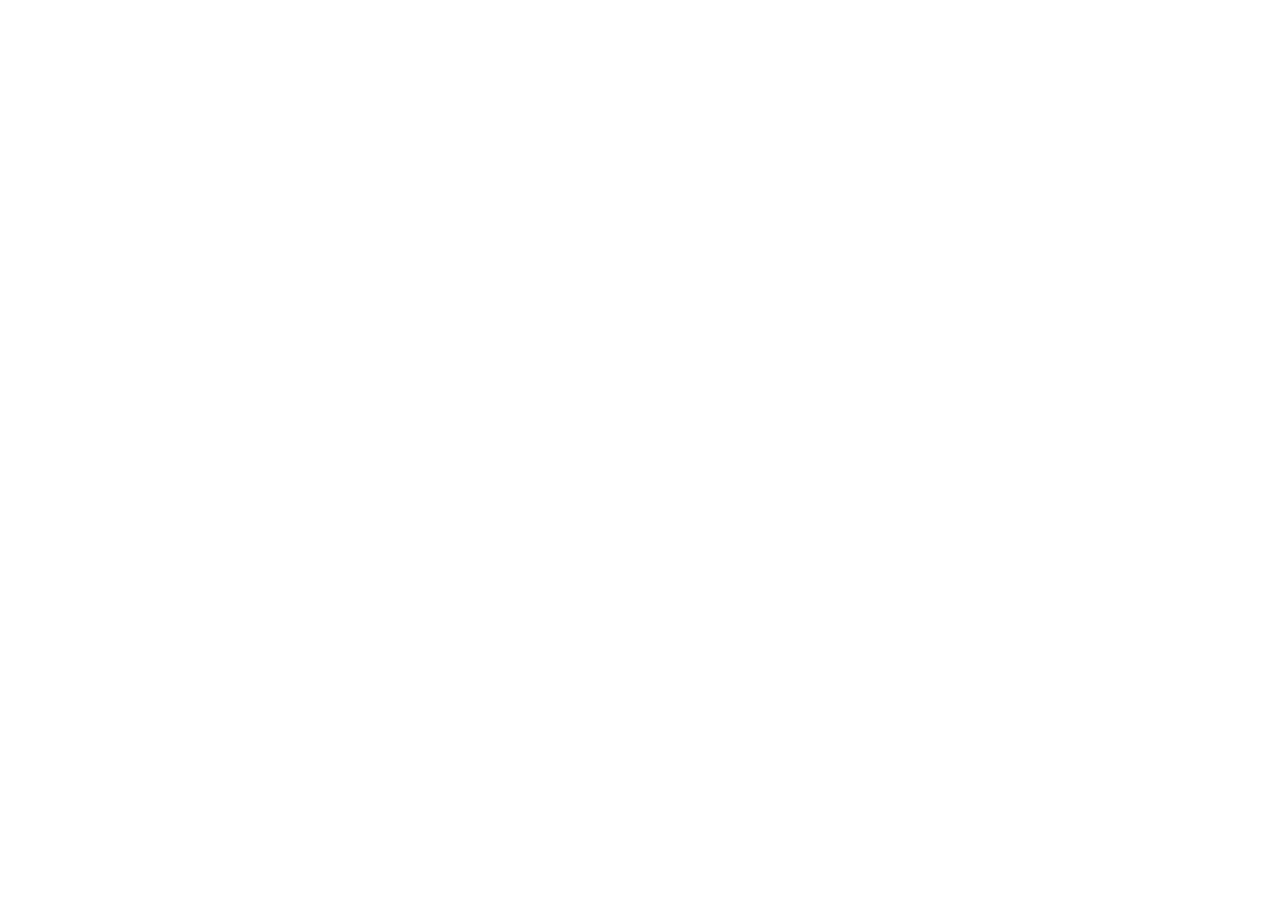
==== commit 90a032a7: "Update index.html" ====
--- a/index.html
+++ b/index.html
@@ -1,279 +1,14 @@
-<!DOCTYPE html>
+<!doctype html>
 <html lang="en">
 <head>
-<link rel="preconnect" href="https://fonts.googleapis.com">
-<link rel="preconnect" href="https://fonts.gstatic.com" crossorigin>
-<link href="https://fonts.googleapis.com/css2?family=Open+Sans:ital,wght@0,300..800;1,300..800&display=swap" rel="stylesheet">
-  <link rel="icon" type="image/png" sizes="32x32" href="./images/hummingbird-icon-b.avif">
-  <link rel="stylesheet" type="text/css" href="./style.css" title="Normal">
-  <script defer="" language="javascript" type="text/javascript" src="./custom.js"></script>
-  <meta http-equiv="Content-Type" content="text/html; charset=UTF-8">
-  <meta name="description" content="PhD candidate in environmental economics">
-  <meta name="keywords"
-        content="Chloé, Antoine, PhD, economics, crest, polytechnique, doctorat, thèse, économie, environnement">
-  <meta name="viewport" content="width=device-width, initial-scale=1.0">
+  <meta charset="utf-8">
   <title>Chloé Antoine</title>
+  <link rel="canonical" href="https://www.chloeantoine.fr/">
+  <meta http-equiv="refresh" content="0; url=https://www.chloeantoine.fr/">
+  <meta name="robots" content="noindex">
+  <script>location.replace("https://www.chloeantoine.fr/");</script>
 </head>
 <body>
-<div class="wrapper">
-<header>
-  <h1>Chloé Antoine</h1>
-  <div class="subtitle">
-    <p>PhD Candidate<br> CREST — IP Paris</p>
-    <p>
-      <div class="button-container">
-          <a target="_blank" href="mailto:chloe.antoine@ensae.fr" class="email-button">Email</a> <a target="_blank" href="./pdfs/cantoine_CV.pdf" class="email-button">CV</a>
-      </div>
-    </p>
-  </div>
-  <ul class="navbar">
-    <li><a href="/#about">About</a></li>
-    <li><a href="/#jmp">Research</a></li>
-    <li><a href="/#teaching">Teaching</a></li>
-    <li><a href="/#miscellaneous">Miscellaneous</a></li>
-  </ul>
-  <img class="me" src="./images/canvas2.avif" alt="">
-</header>
-<main>
-  <h2 id="about">About</h2>
-  <div class="section">
-    <p>
-    Welcome! I am a PhD student in economics at <a target="_blank" href="https://crest.science/">
-      CREST</a> — Institut Polytechnique de Paris, advised by <a target="_blank" href="https://sites.google.com/site/jeanmarcbourgeoneconomics/">
-      Jean-Marc Bourgeon</a> and <a target="_blank" href="https://crest.science/user/Gregory-CORCOS/">Gregory Corcos</a>. From January to July 2026, I visited the Harvard Kennedy School as a Fulbright Fellow, 
-    hosted by <a target="_blank" href="https://wolfram-schlenker.info/">
-    Wolfram Schlenker</a>. 
-    </p>
-    <p>
-    My research interests lie in the fields of <b class="violet">environmental economics</b>
-    and <b class="violet">international trade</b>. I ask how trade and the policies that govern 
-    it affect <b class="violet">biodiversity</b>, and how nature in turn shapes what countries can produce and trade.
-    To do so, I rely on both structural and empirical approaches, with a special enthusiasm for quantitative trade
-    models and geospatial data.
-      </p>
-    <p>
-      For more details, download my
-      <a target="_blank" href="./pdfs/cantoine_CV.pdf">CV</a>.
-    </p>
-    <p>
-      <b class="violet">NEWS:</b> I received the FAERE 2026 Young Economist Award. 
-    </p>
-    <p>
-      <b class="violet">I am on the 2026-2027 job market</b>.
-    </p>
-    <div class="img-container spaced">
-      <img src="./images/canvas3.avif" alt="">
-    </div>
-  </div>
-  <h2 id="jmp">Job market paper</h2>
-  <div class="section">
-    <ul class="spacedlist"> 
-      <li>
-        <p2>
-          <b> Agriculture, trade and biodiversity </b> <br>
-          <span class="small"> FAERE Young Economist Best Paper Award 2026</span> 
-        </p2>
-        <div class="button-container">
-          <nav>
-            <div class="summary" data-nav="biolib-abs">abstract</div>
-          </nav>
-          <a target="_blank" href="./pdfs/private/jmp_cantoine.pdf" class="email-button">paper</a>
-        </div>
-        <div class="details">
-          <div class="summary-target" data-summary="biolib-abs">
-            Does agricultural trade liberalization erode biodiversity, or can it help preserve it? I build and estimate a new multicountry general-equilibrium model with explicit extensive and intensive margins of land use, in which biodiversity is both an endogenous outcome and a determinant of production. For birds, a standard indicator of ecosystem health, model counterfactuals show that trade preserves global biodiversity. It delivers land sparing at the scale of the trading system: on net, the habitat released saves more species than intensification costs. The liberalization of 1980 to 2017 spared about 26 bird species from eventual global extinction and averted some 2,200 local extinctions, in both cases about a tenth of what agriculture has committed. Undoing it would also cost farmers about $5.5 billion a year in farm revenue, through the ecosystem services birds provide. The gain is unevenly shared: biodiversity falls in a fifth of ecoregions. Restricting trade as a whole, however, would harm biodiversity overall. Mapping how extinctions respond to trade costs link by link shows, to first order, that a schedule protecting more biodiversity than current trade costs keeps most trade open, including every flow from rich temperate regions into the tropics, and concentrates restrictions on trade in animal products.
-          </div>
-        </div>
-      </li>
-    </ul>
-  </div>
-  <h2 id="research">Working papers</h2>
-  <div class="section">
-    <ul class="spacedlist">
-      <li>
-        <p2>
-          <b>Agricultural productivity and biodiversity effects: theory and evidence </b>  <br>
-          <span class="small"> with Jean-Marc Bourgeon & José De Sousa 
-            <br>R&R at <i>Journal of Environmental Economics and Management</i> </span> 
-        </p2>
-        <div class="button-container">
-          <nav>
-            <div class="summary" data-nav="agbio-abs">abstract </div>
-          </nav>
-          <a target="_blank" href="./pdfs/private/ag_productivity_biodiversity.pdf" class="email-button">paper</a>
-        </div>
-        <div class="details">
-          <div class="summary-target" data-summary="agbio-abs">
-            Agricultural specialization maximizes land use efficiency but it also amplifies pest pressure, thereby requiring heavy pesticide use. This paper evaluates the economic benefits of reducing specialization to leverage natural pest control. We develop a model in which the resilience of a farmer’s field is endogenous to the crop and pesticide choices of neighboring farmers. We account for both within-crop and between-crop cross-field externalities. Using global data on 40 crops and 39,116 counties, we estimate the impact of these externalities on crop productivity with instrumental variables constructed from agro-climatic suitability measures. Our results show that a one-percent increase in crop diversity raises crop yields by 1.3 to 1.8%, while a one-percentage-point increase in a crop’s own farmland share lowers that crop’s yield by 9 to 13%. Counterfactual simulations indicate that revenue-maximizing reallocation would roughly double the diversity of crops grown and that even a marginal reduction in specialization raises production.
-          </div>
-        </div>
-      </li>  
-      <li>
-        <p2>
-          <b>Bounded by nature, limited by markets: the extensive margins of agricultural trade </b>
-        </p2>
-        <div class="button-container">
-          <nav>
-            <div class="summary" data-nav="agdem-abs">abstract</div>
-          </nav>
-          <a target="_blank" href="mailto:chloe.antoine@ensae.fr" class="email-button">request</a>
-        </div>
-        <div class="details">
-          <div class="summary-target" data-summary="agdem-abs">
-            Climate change is projected to move the set of crops each country can grow, and how far trade can offset this depends on the fixed cost of entering new markets. I build a model in which soil, terrain and climate bound this set and fixed costs determine which feasible crops a country produces and where it sells them. Among trade agreements over 1992–2017, only the European single market raises the share of feasible crops exported to each partner, and its effect grows with the tariffs that accession removed. I estimate that halving the fixed cost of entering a market would raise entry about as much as removing a 12% tariff. Under climate projections, imports adjust, since a climatically able partner supplies a lost crop with an estimated probability of 75%. Exports adjust little: where potential shrinks, newly feasible crops seldom cover the fixed cost of a new market. Since tariffs deter entry elsewhere too, the countries that lose crops can raise that probability unilaterally, by removing their own tariffs on those crops.
-
-          </div>
-        </div>
-      </li>
-    </ul>
-  </div>
-  <h2 id="research2">Work in progress</h2>
-  <div class="section">
-    <ul class="spacedlist">
-      
-      <li>
-        <p2>
-          <b>Ricardo goes green: a quantitative spatial analysis of pesticide regulation's effects </b>  <br>
-          <span class="small"> with Jean-Marc Bourgeon & José De Sousa </span>
-        </p2>
-        <nav>
-          <div class="summary" data-nav="rgg-abs">abstract</div>
-        </nav>
-        <div class="details">
-          <div class="summary-target" data-summary="rgg-abs">
-            Globalization reshapes agricultural production not only by reallocating output
-            across regions but also by intensifying the spatial concentration of crops. This paper
-            develops a general-equilibrium model in which agricultural productivity is 
-            endogenously determined through ecological feedbacks. As trade integration lowers costs,
-            countries expand cultivation of their comparative advantage crops, increasing land-
-            share concentration. This concentration heightens pest pressure and reduces yields.
-            Farmers respond by raising pesticide intensity, mitigating yield losses at the cost
-            of greater environmental externalities. The model links trade-driven specialization,
-            pesticide use, and productivity, allowing us to assess how environmental policies can
-            propagate through international markets. In particular, the framework allows us
-            to quantify the welfare and ecological impacts of tighter pesticide regulation in the
-            European Union.
-          </div>
-        </div>
-      </li>
-      <li>
-        <p2>
-          <b>Maritime shipping and ocean biodiversity </b>  <br>
-          <span class="small"> with Jeanne Astier </span>
-        </p2>
-        <nav>
-          <div class="summary" data-nav="marine-abs">abstract</div>
-        </nav>
-        <div class="details">
-          <div class="summary-target" data-summary="marine-abs">
-            The environmental cost of shipping is usually counted in the carbon it emits, yet ships also impose local ecological costs that depend on where they sail, from nutrient deposition and physical disturbance to the transport of species between ports, and these costs are unpriced. Combining a routing model, in which trade volumes are given but paths are chosen, with satellite data on ocean productivity and 1.6 million container voyages, we study these costs and ask whether traffic should be concentrated into corridors or dispersed across them: land sparing versus land sharing, at sea.
-          </div>
-        </div>
-      </li>
-    </ul>
-    <div class="img-container">
-      <img src="./images/canvas.avif" alt="">
-    </div>
-  </div>
-  
-  <h2 id="research">Talks</h2>
-    <div class="section">
-      <ul class="spacedlist">
-        <li class="conf">
-          <div class="date"> 2026 </div> 
-          <div class="grey"> Harvard International Economics Graduate Workshop [Cambridge MA], CESCO Seminar [online], 
-            Salata Environmental Economics Weekly Meeting [Cambridge MA],
-            Harvard Environmental Economics Graduate Workshop [Cambridge MA], Duke UPEP Seminar [Durham NC],
-            RMET Conference [Banff AB], Big Sky Workshop [Bozeman MT], FAERE Conference [Dijon FR], 
-            CREST PhD Seminar [Palaiseau FR], CREST-INSEE Workshop [Montrouge FR], 
-            CREST Internal Seminar [Palaiseau FR, exp.]
-            </div>
-        </li>
-        <li class="conf">
-          <div class="date"> 2025 </div> 
-          <div class="grey"> INRAE SMART Seminar [Rennes FR], EAERE Winter School [Annecy FR], 
-            E4C Summer School [Palaiseau FR], CREST PhD Seminar x2 [Palaiseau FR], AMSE PhD Seminar [Marseille FR], 
-            EAERE 30th Annual Conference [Bergen NO], BioEcon 26th Annual Conference [Cambridge UK], 
-            FAERE 12th Annual Conference [Nantes FR], ETSG 26th Annual Conference [Milan IT], 
-            CEE-M Seminar [Montpellier FR] </div>
-        </li>
-        <li class="conf">
-          <div class="date"> 2024 </div>
-          <div class="grey"> CREST Internal Seminar x2 [Palaiseau FR], USSEE 13th Biennial Conference [online],
-            PSAE Internal Seminar [Palaiseau FR], CREST 1st-year PhD Workshop [Palaiseau FR] </div>
-        </li>
-      </ul>
-      <!-- <div class="img-container">
-        <img src="./images/rando1b.jpeg" alt="">
-      </div> -->
-    </div>
-  <h2 id="teaching">Teaching</h2>
-  <div class="section">
-    <ul class="spacedlist">
-      <li>
-        <b>Introduction to economics</b> — École Polytechnique <br>
-        <span class="small"> — Cycle ingénieur, Prof. O. Gossner & J.-B. Michau [Spring 2024] <br>
-          — B.Sc., Prof. Y. Koriyama & J.-B. Michau [Fall 2023, 2024, 2025, 2026]</span>
-      </li>
-      <li>
-        <b>International trade</b> — ENSAE  <br>
-        <span class="small"> — M.Sc., Prof. G. Corcos [Fall 2023, 2024, 2025, 2026] </span>
-      </li>
-      <li>
-        <b>International economics</b> — École Polytechnique  <br>
-        <span class="small"> — Cycle ingénieur, Prof. G. Corcos [Spring 2025] </span>
-      </li>
-    </ul>
-    <div class="img-container">
-      <img src="./images/canvas4.avif" alt="">
-    </div>
-    
-  </div>
-  <h2 id="miscellaneous">Miscellaneous</h2>
-  <div class="section">
-    <ul>
-      <li>
-        <p> <b>Non-academic interests —</b>
-               In my free time I enjoy <a target="_blank" href="https://www.senscritique.com/saturns">
-               watching movies</a>, hiking, reading <a target="_blank" href="./pdfs/auto-portrait.pdf">
-               comic books</a>,
-               cooking vegetarian food, taking photographs and playing the bass. In the wild, 
-               you can usually find me behind binoculars looking for birds and bears, 
-               both of which I am slightly obsessed with.
-               I regularly update <a target="_blank" 
-               href="https://www.senscritique.com/liste/le_cinema_ce_n_est_pas_grave/3401647">
-               this list</a> with movies I like to watch
-               when feeling 'happy-sad'. Currently on repeat: Noname, <i>Rainforest</i>.
-        </p>
-      </li>
-      <li>
-        <p> <b>Website —</b>
-                I am grateful to <a target="_blank" href="https://paulpatault.fr/">
-                Paul Patault</a> for helping me build this website, which design is inspired by that of Gautam Rao. Your visit
-                here produced only 0.05 g of CO2. Check your own website's 
-                <a target="_blank" href="https://www.websitecarbon.com/">carbon footprint</a> and learn how to 
-                <a target="_blank" href="https://solar.lowtechmagazine.com/2018/09/how-to-build-a-low-tech-website/">reduce it</a>.
-        </p>
-      </li>
-      <li>
-        <p> <b>Friends — </b>
-               Explore my office mates' research 
-               <div class=webring> <div> <a href="https://archatelain.github.io/">←</a>
-                <span class="grey"> 🌱 4100's webring 🌱 </span>
-                <a href="https://sites.google.com/view/gaetanmenard/home">→</a> </div>
-              </div>
-        </p>
-      </li>
-    </ul>
-  </div>
-  <div class="footer">
-    <div>
-      <a href="mailto:chloe.antoine@ensae.fr">
-        chloe.antoine@ensae.fr</a>
-      © 2026
-    </div>
-  </div>
-</main>
-</div>
+  <p>This site has moved to <a href="https://www.chloeantoine.fr/">www.chloeantoine.fr</a>.</p>
 </body>
 </html>
